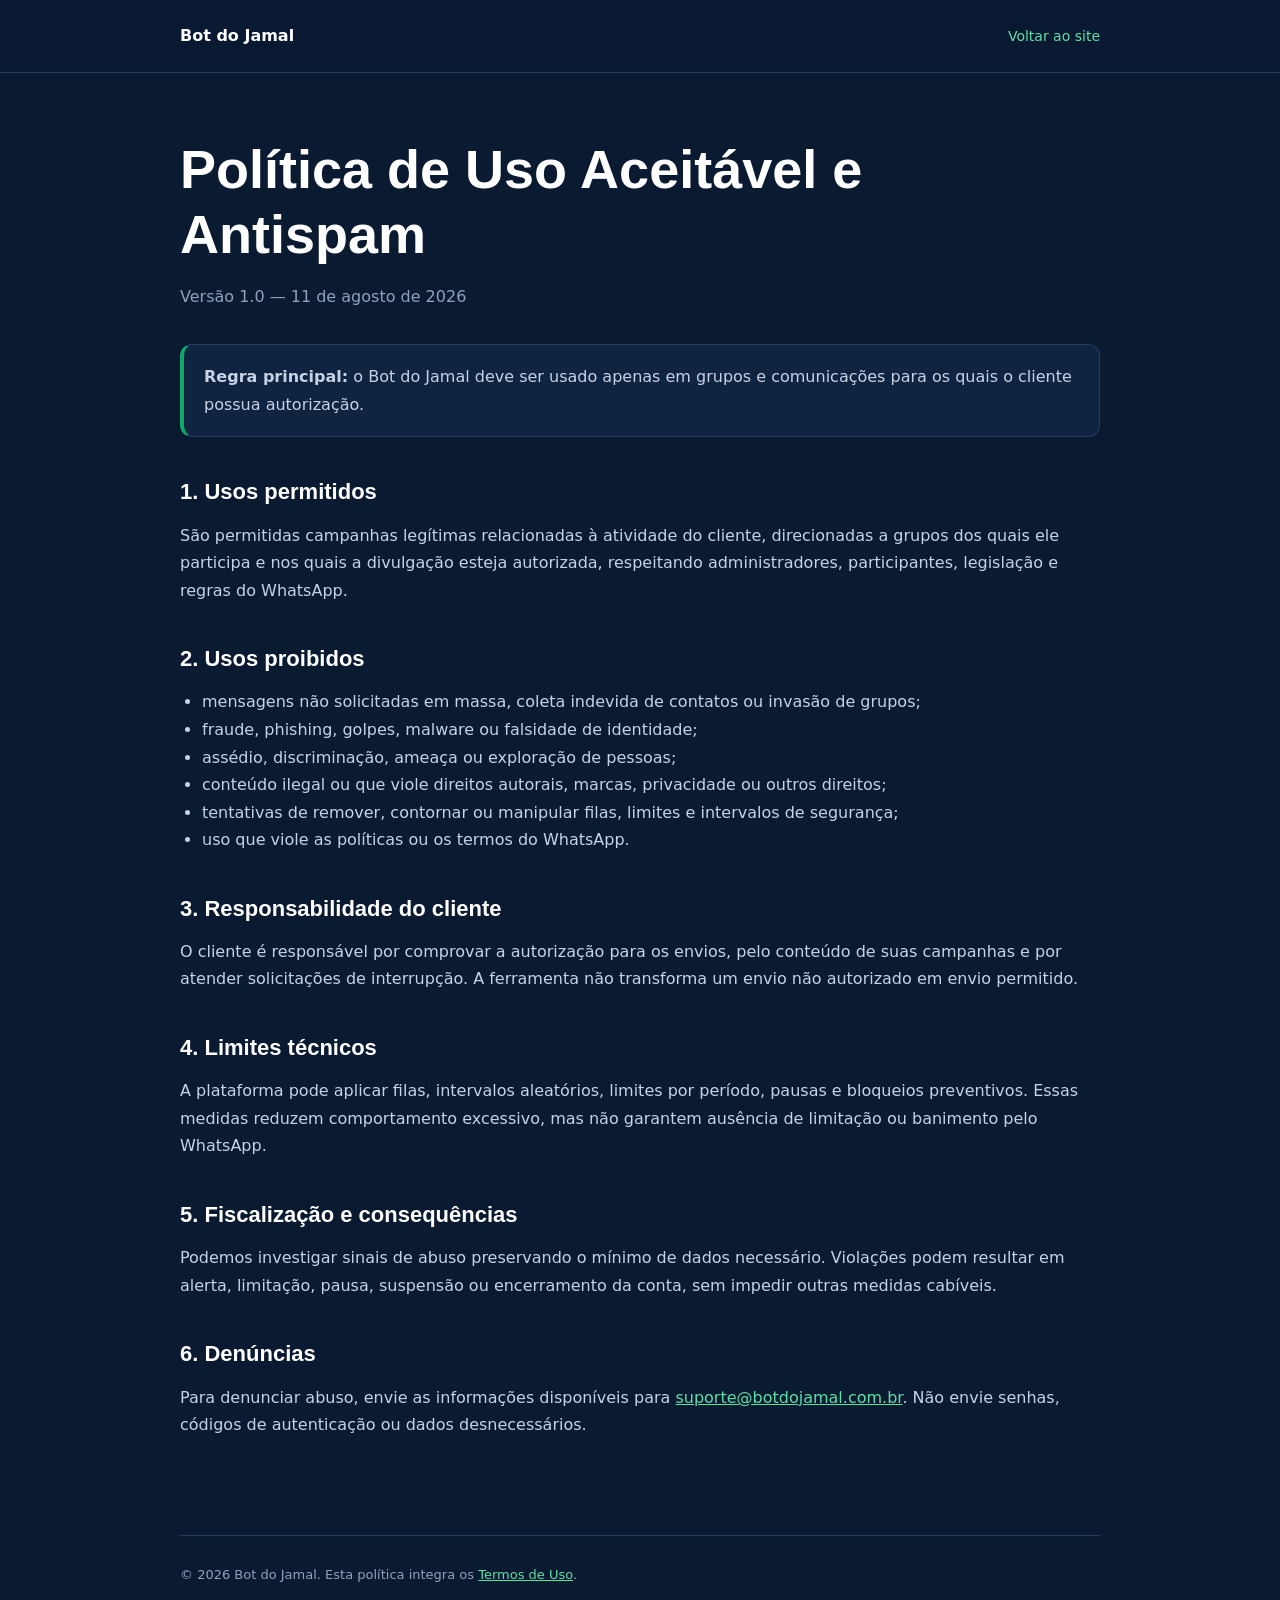
==== antispam.html @ 3570439b "Add files via upload" ====
<!DOCTYPE html>
<html lang="pt-BR">
<head>
  <meta charset="utf-8">
  <meta name="viewport" content="width=device-width,initial-scale=1">
  <meta name="robots" content="index,follow">
  <title>Política Antispam | Bot do Jamal</title>
  <link rel="stylesheet" href="legal.css">
</head>
<body>
<header><div class="nav"><a class="brand" href="index.html">Bot do Jamal</a><a class="back" href="index.html">Voltar ao site</a></div></header>
<main>
  <h1>Política de Uso Aceitável e Antispam</h1>
  <p class="meta">Versão 1.0 — 11 de agosto de 2026</p>
  <p class="notice"><strong>Regra principal:</strong> o Bot do Jamal deve ser usado apenas em grupos e comunicações para os quais o cliente possua autorização.</p>

  <h2>1. Usos permitidos</h2>
  <p>São permitidas campanhas legítimas relacionadas à atividade do cliente, direcionadas a grupos dos quais ele participa e nos quais a divulgação esteja autorizada, respeitando administradores, participantes, legislação e regras do WhatsApp.</p>

  <h2>2. Usos proibidos</h2>
  <ul>
    <li>mensagens não solicitadas em massa, coleta indevida de contatos ou invasão de grupos;</li>
    <li>fraude, phishing, golpes, malware ou falsidade de identidade;</li>
    <li>assédio, discriminação, ameaça ou exploração de pessoas;</li>
    <li>conteúdo ilegal ou que viole direitos autorais, marcas, privacidade ou outros direitos;</li>
    <li>tentativas de remover, contornar ou manipular filas, limites e intervalos de segurança;</li>
    <li>uso que viole as políticas ou os termos do WhatsApp.</li>
  </ul>

  <h2>3. Responsabilidade do cliente</h2>
  <p>O cliente é responsável por comprovar a autorização para os envios, pelo conteúdo de suas campanhas e por atender solicitações de interrupção. A ferramenta não transforma um envio não autorizado em envio permitido.</p>

  <h2>4. Limites técnicos</h2>
  <p>A plataforma pode aplicar filas, intervalos aleatórios, limites por período, pausas e bloqueios preventivos. Essas medidas reduzem comportamento excessivo, mas não garantem ausência de limitação ou banimento pelo WhatsApp.</p>

  <h2>5. Fiscalização e consequências</h2>
  <p>Podemos investigar sinais de abuso preservando o mínimo de dados necessário. Violações podem resultar em alerta, limitação, pausa, suspensão ou encerramento da conta, sem impedir outras medidas cabíveis.</p>

  <h2>6. Denúncias</h2>
  <p>Para denunciar abuso, envie as informações disponíveis para <a href="mailto:suporte@botdojamal.com.br?subject=Denúncia%20de%20abuso">suporte@botdojamal.com.br</a>. Não envie senhas, códigos de autenticação ou dados desnecessários.</p>
</main>
<footer>© 2026 Bot do Jamal. Esta política integra os <a href="termos.html">Termos de Uso</a>.</footer>
</body>
</html>
---- legal.css ----
:root{--navy:#0a1a31;--navy2:#0f2440;--line:#233c60;--green:#0fa968;--green2:#5ce0a4;--white:#fff;--text:#c7d2e5;--muted:#8fa2bd}
*{box-sizing:border-box}html{scroll-behavior:smooth}body{margin:0;background:var(--navy);color:var(--white);font:16px/1.72 Inter,system-ui,-apple-system,BlinkMacSystemFont,"Segoe UI",sans-serif}a{color:var(--green2)}header{border-bottom:1px solid var(--line);background:rgba(10,26,49,.94);position:sticky;top:0}.nav,main,footer{width:min(920px,calc(100% - 40px));margin:auto}.nav{min-height:72px;display:flex;align-items:center;justify-content:space-between;gap:20px}.brand{font-weight:800;color:#fff;text-decoration:none}.back{text-decoration:none;font-size:14px}main{padding:64px 0 80px}h1,h2{font-family:Montserrat,Inter,sans-serif;line-height:1.2}h1{font-size:clamp(34px,6vw,54px);margin:0 0 14px}h2{font-size:22px;margin:42px 0 10px}p,li{color:var(--text)}.meta{color:var(--muted);margin-bottom:34px}.notice{border:1px solid var(--line);border-left:4px solid var(--green);border-radius:12px;padding:18px 20px;background:var(--navy2);color:var(--text)}ul{padding-left:22px}footer{padding:28px 0 44px;border-top:1px solid var(--line);color:var(--muted);font-size:13px}@media(max-width:600px){.nav,main,footer{width:min(100% - 30px,920px)}.nav{min-height:64px}main{padding-top:42px}h2{margin-top:34px}}
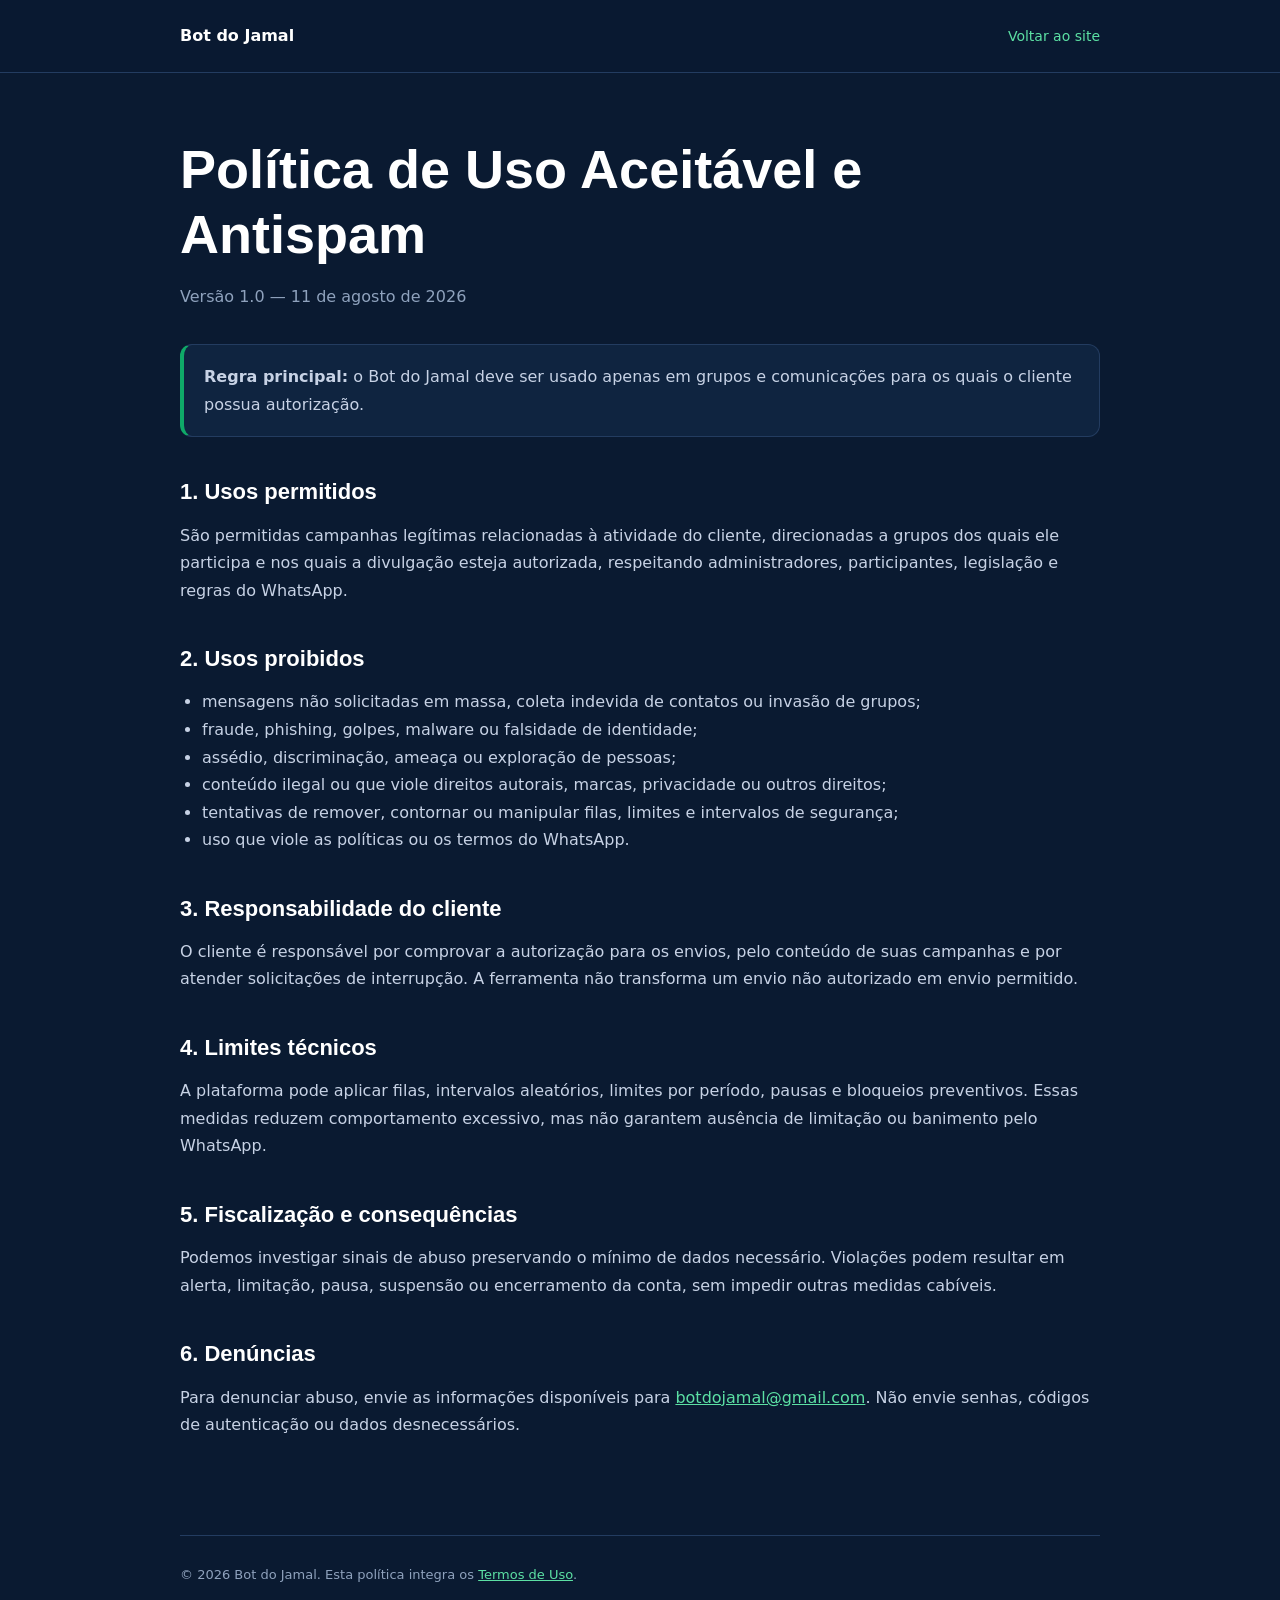
==== commit e35e2170: "Atualiza landing para Stripe" ====
--- a/antispam.html
+++ b/antispam.html
@@ -37,7 +37,7 @@
   <p>Podemos investigar sinais de abuso preservando o mínimo de dados necessário. Violações podem resultar em alerta, limitação, pausa, suspensão ou encerramento da conta, sem impedir outras medidas cabíveis.</p>
 
   <h2>6. Denúncias</h2>
-  <p>Para denunciar abuso, envie as informações disponíveis para <a href="mailto:suporte@botdojamal.com.br?subject=Denúncia%20de%20abuso">suporte@botdojamal.com.br</a>. Não envie senhas, códigos de autenticação ou dados desnecessários.</p>
+  <p>Para denunciar abuso, envie as informações disponíveis para <a href="mailto:botdojamal@gmail.com?subject=Denúncia%20de%20abuso">botdojamal@gmail.com</a>. Não envie senhas, códigos de autenticação ou dados desnecessários.</p>
 </main>
 <footer>© 2026 Bot do Jamal. Esta política integra os <a href="termos.html">Termos de Uso</a>.</footer>
 </body>
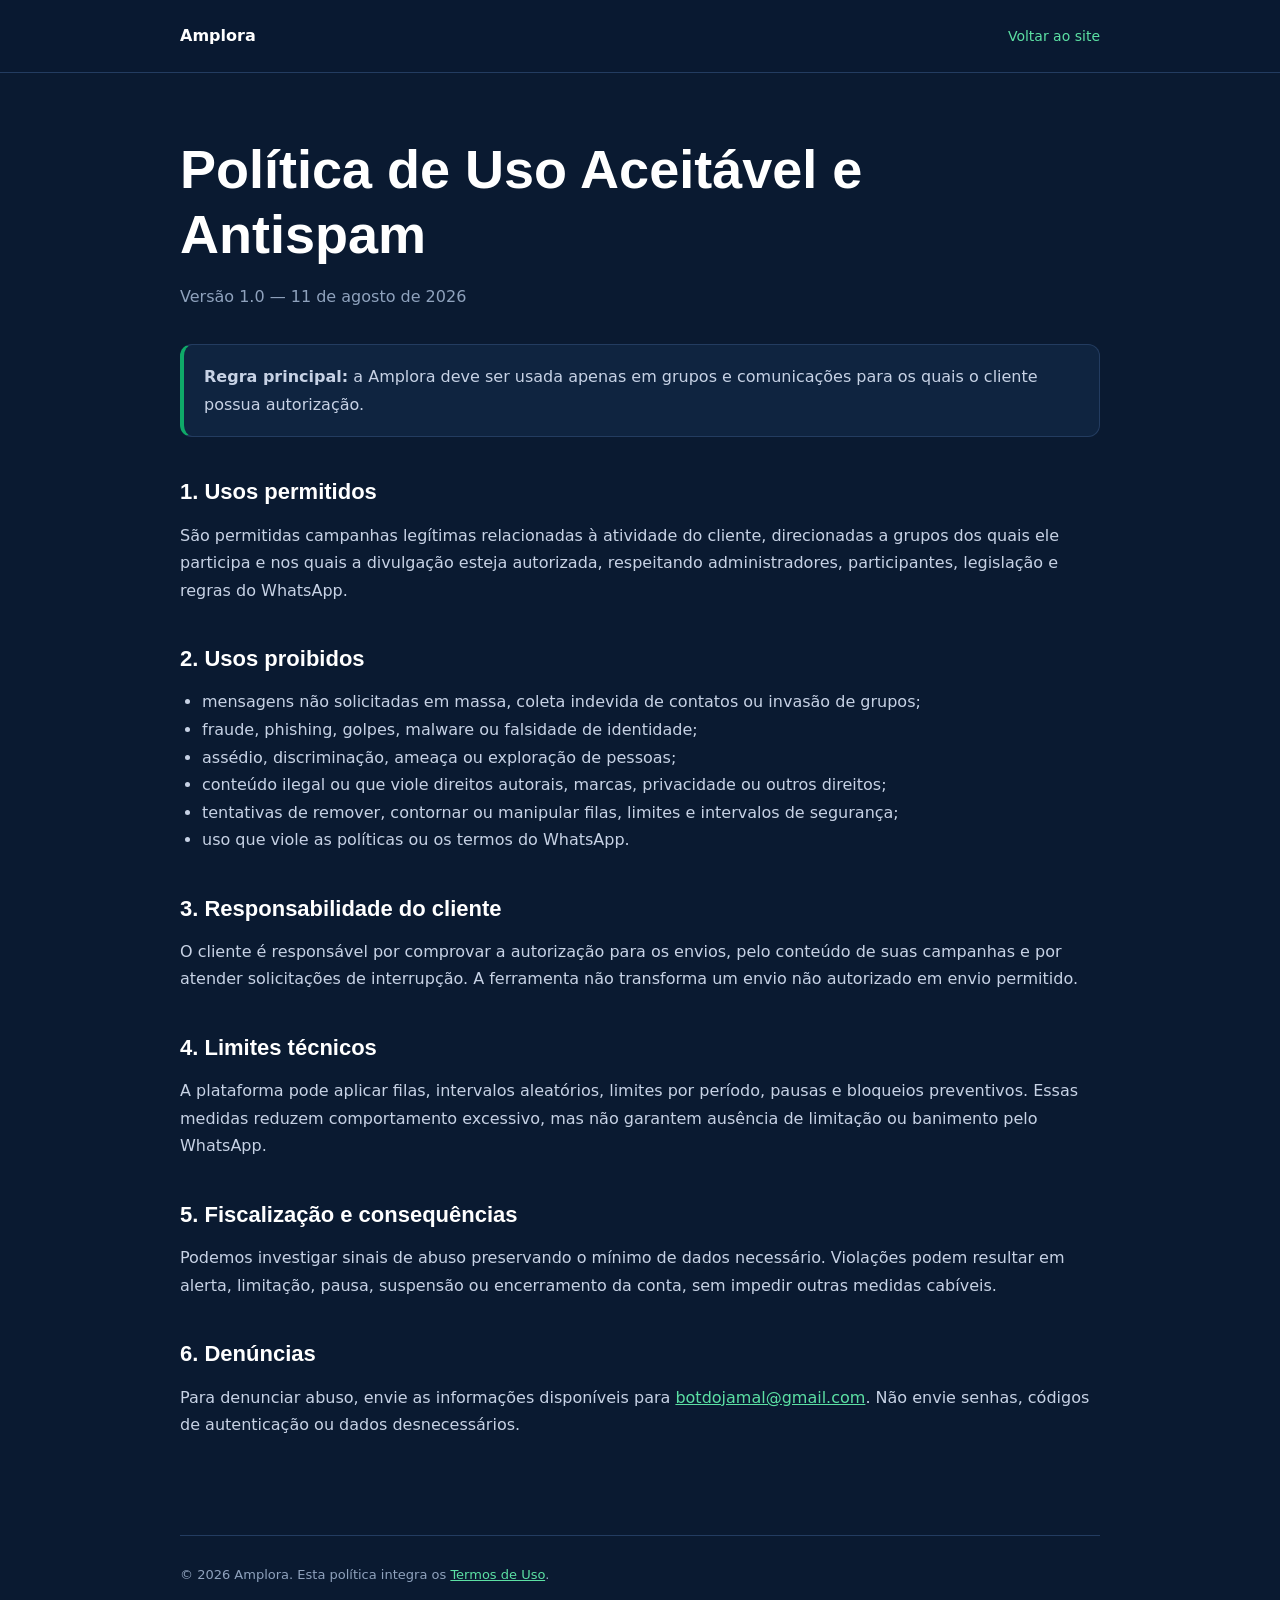
==== commit 52d74ed7: "mudar pra amplora" ====
--- a/antispam.html
+++ b/antispam.html
@@ -4,15 +4,15 @@
   <meta charset="utf-8">
   <meta name="viewport" content="width=device-width,initial-scale=1">
   <meta name="robots" content="index,follow">
-  <title>Política Antispam | Bot do Jamal</title>
+  <title>Política Antispam | Amplora</title>
   <link rel="stylesheet" href="legal.css">
 </head>
 <body>
-<header><div class="nav"><a class="brand" href="index.html">Bot do Jamal</a><a class="back" href="index.html">Voltar ao site</a></div></header>
+<header><div class="nav"><a class="brand" href="index.html">Amplora</a><a class="back" href="index.html">Voltar ao site</a></div></header>
 <main>
   <h1>Política de Uso Aceitável e Antispam</h1>
   <p class="meta">Versão 1.0 — 11 de agosto de 2026</p>
-  <p class="notice"><strong>Regra principal:</strong> o Bot do Jamal deve ser usado apenas em grupos e comunicações para os quais o cliente possua autorização.</p>
+  <p class="notice"><strong>Regra principal:</strong> a Amplora deve ser usada apenas em grupos e comunicações para os quais o cliente possua autorização.</p>
 
   <h2>1. Usos permitidos</h2>
   <p>São permitidas campanhas legítimas relacionadas à atividade do cliente, direcionadas a grupos dos quais ele participa e nos quais a divulgação esteja autorizada, respeitando administradores, participantes, legislação e regras do WhatsApp.</p>
@@ -39,6 +39,6 @@
   <h2>6. Denúncias</h2>
   <p>Para denunciar abuso, envie as informações disponíveis para <a href="mailto:botdojamal@gmail.com?subject=Denúncia%20de%20abuso">botdojamal@gmail.com</a>. Não envie senhas, códigos de autenticação ou dados desnecessários.</p>
 </main>
-<footer>© 2026 Bot do Jamal. Esta política integra os <a href="termos.html">Termos de Uso</a>.</footer>
+<footer>© 2026 Amplora. Esta política integra os <a href="termos.html">Termos de Uso</a>.</footer>
 </body>
 </html>
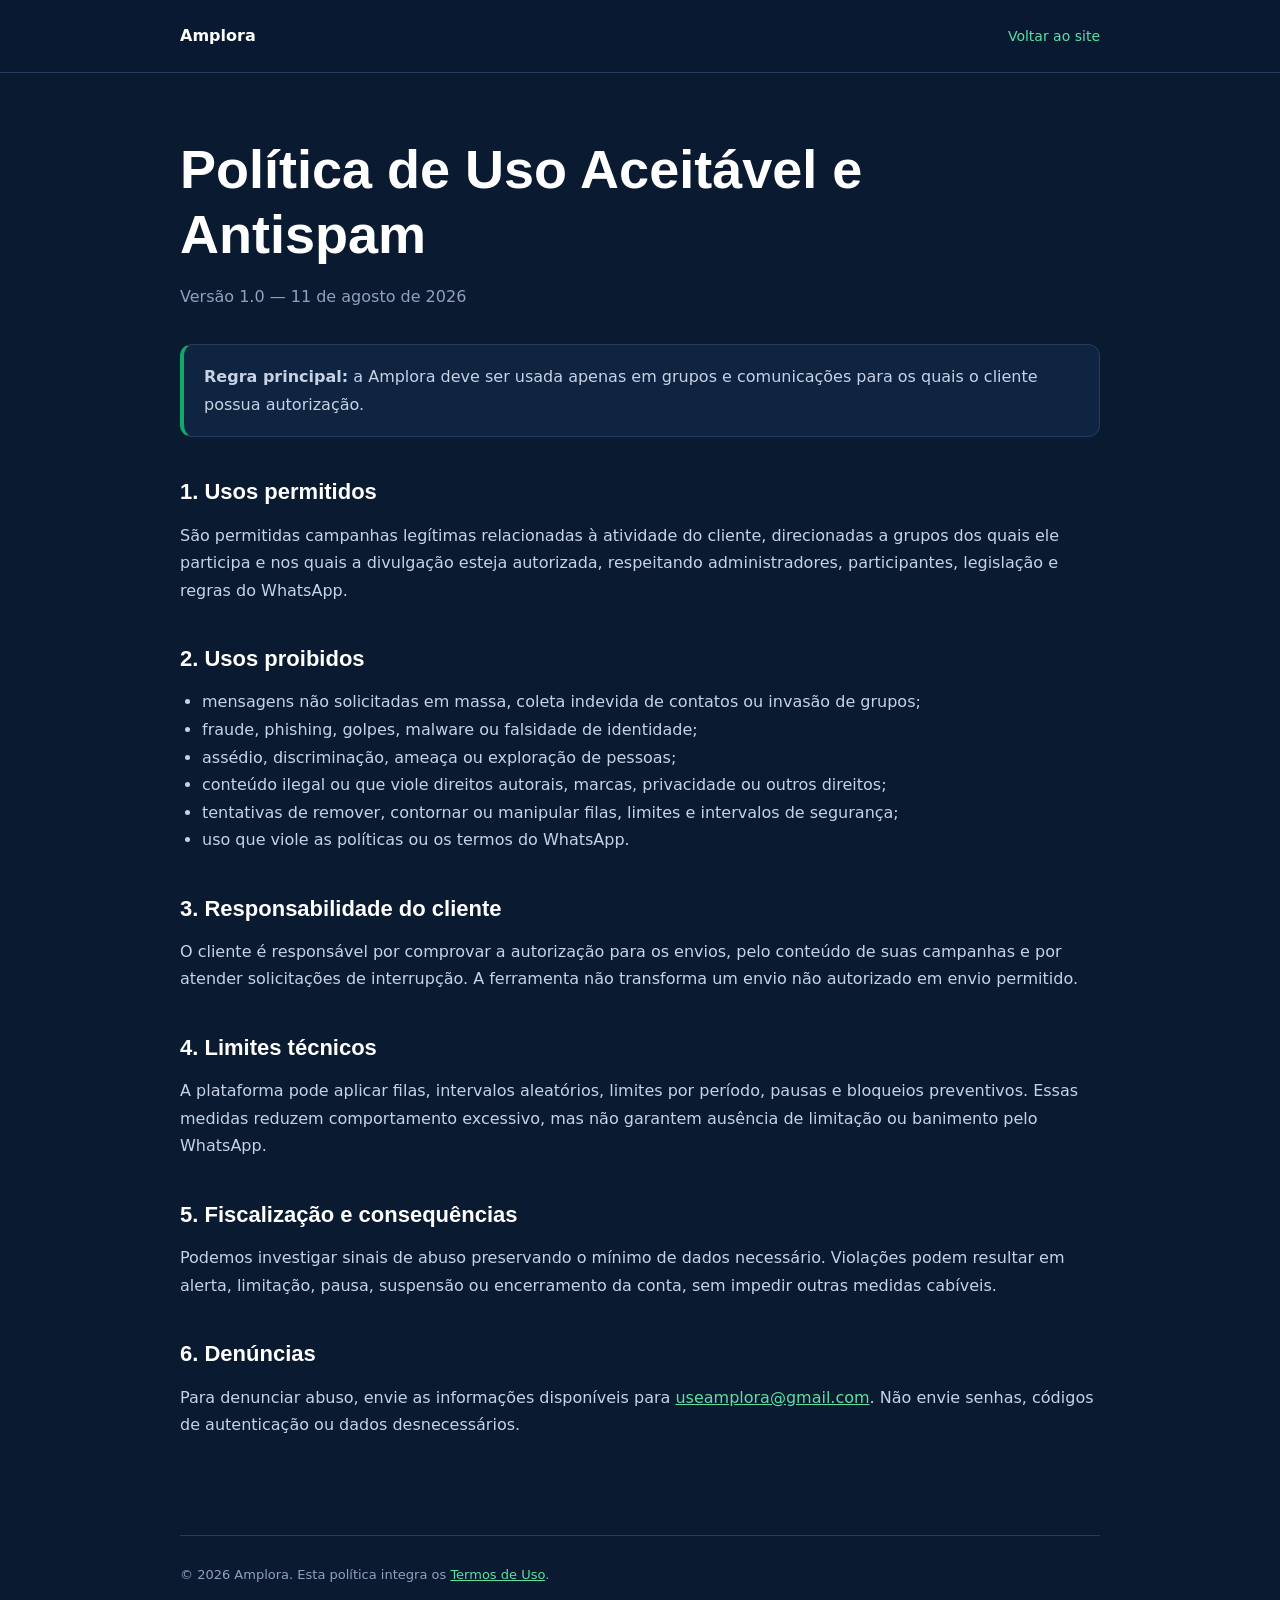
==== commit 2bde2c26: "trocar email para useamplora@gmail.com" ====
--- a/antispam.html
+++ b/antispam.html
@@ -37,7 +37,7 @@
   <p>Podemos investigar sinais de abuso preservando o mínimo de dados necessário. Violações podem resultar em alerta, limitação, pausa, suspensão ou encerramento da conta, sem impedir outras medidas cabíveis.</p>
 
   <h2>6. Denúncias</h2>
-  <p>Para denunciar abuso, envie as informações disponíveis para <a href="mailto:botdojamal@gmail.com?subject=Denúncia%20de%20abuso">botdojamal@gmail.com</a>. Não envie senhas, códigos de autenticação ou dados desnecessários.</p>
+  <p>Para denunciar abuso, envie as informações disponíveis para <a href="mailto:useamplora@gmail.com?subject=Denúncia%20de%20abuso">useamplora@gmail.com</a>. Não envie senhas, códigos de autenticação ou dados desnecessários.</p>
 </main>
 <footer>© 2026 Amplora. Esta política integra os <a href="termos.html">Termos de Uso</a>.</footer>
 </body>
